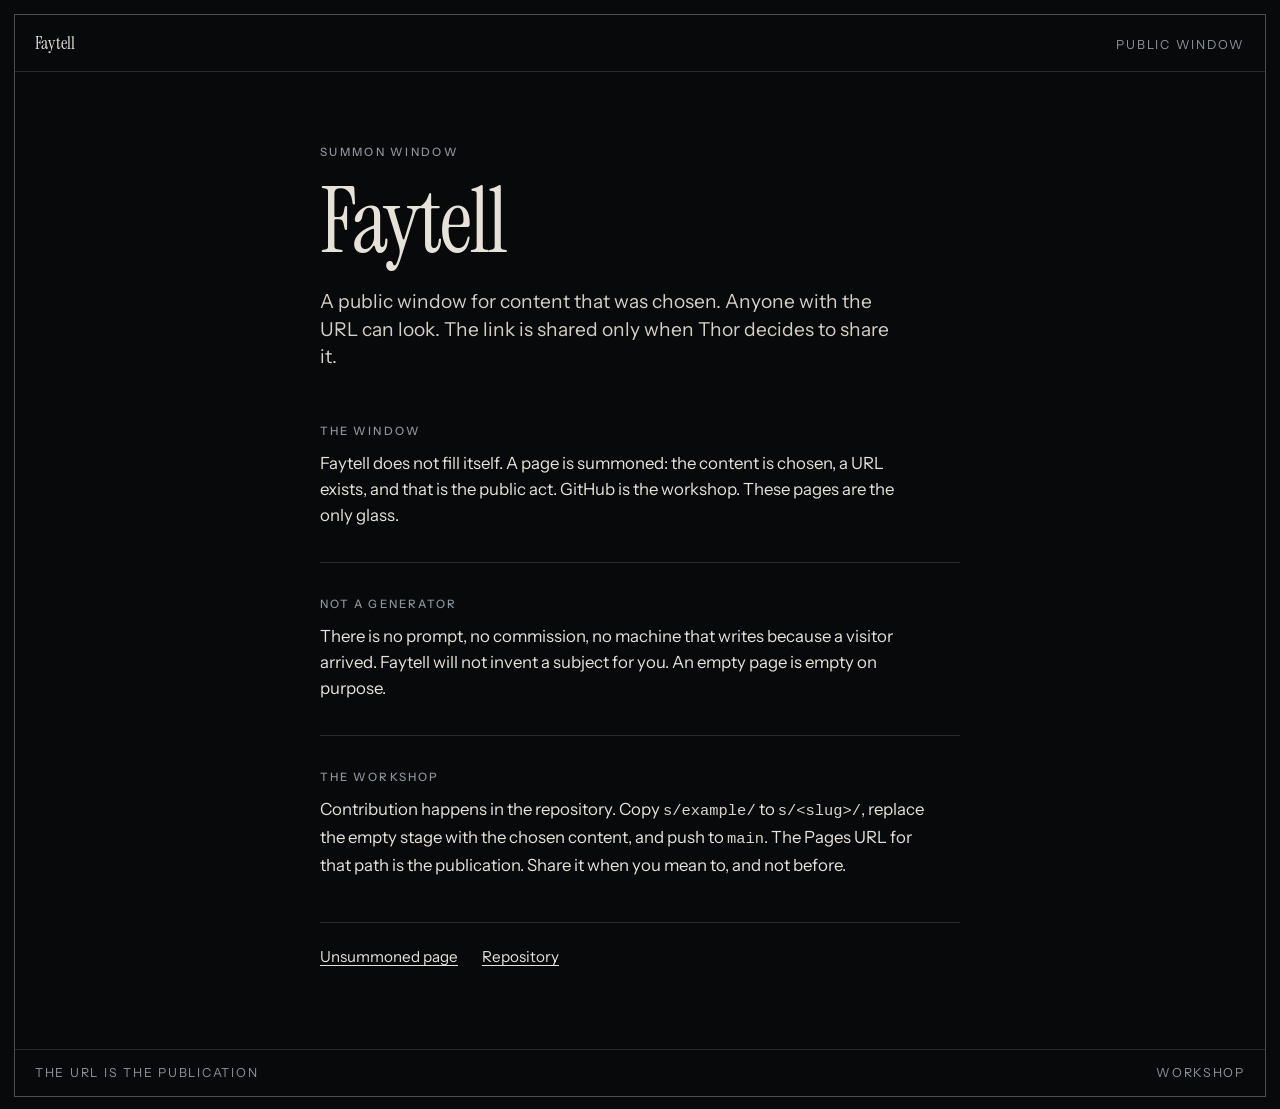
==== index.html @ 6d39e1ab "Add the V0 public window. Empty stage, summon-page pattern, and workshop notes for publishing chosen" ====
<!DOCTYPE html>
<html lang="en">
<head>
  <meta charset="utf-8">
  <meta name="viewport" content="width=device-width, initial-scale=1">
  <title>Faytell</title>
  <meta name="description" content="Faytell is a summonable public window for chosen content. Not an open generator.">
  <meta name="theme-color" content="#08090b">
  <link rel="icon" href="favicon.svg" type="image/svg+xml">
  <link rel="stylesheet" href="assets/site.css">
</head>
<body>
  <a class="skip" href="#main">Skip to content</a>
  <div class="frame">
    <header class="bar">
      <a class="mark" href="./">Faytell</a>
      <span class="bar-meta">Public window</span>
    </header>
    <main id="main" class="stage">
      <p class="kicker">Summon window</p>
      <h1>Faytell</h1>
      <p class="deck">A public window for content that was chosen. Anyone with the URL can look. The link is shared only when Thor decides to share it.</p>

      <div class="blocks">
        <section class="block">
          <h2>The window</h2>
          <p>Faytell does not fill itself. A page is summoned: the content is chosen, a URL exists, and that is the public act. GitHub is the workshop. These pages are the only glass.</p>
        </section>
        <section class="block">
          <h2>Not a generator</h2>
          <p>There is no prompt, no commission, no machine that writes because a visitor arrived. Faytell will not invent a subject for you. An empty page is empty on purpose.</p>
        </section>
        <section class="block">
          <h2>The workshop</h2>
          <p>Contribution happens in the repository. Copy <span class="path">s/example/</span> to <span class="path">s/&lt;slug&gt;/</span>, replace the empty stage with the chosen content, and push to <span class="path">main</span>. The Pages URL for that path is the publication. Share it when you mean to, and not before.</p>
        </section>
      </div>

      <nav class="actions" aria-label="Related">
        <a href="s/example/">Unsummoned page</a>
        <a href="https://github.com/Republic-of-Grip/faytell">Repository</a>
      </nav>
    </main>
    <footer class="foot">
      <span>The URL is the publication</span>
      <a href="https://github.com/Republic-of-Grip/faytell">Workshop</a>
    </footer>
  </div></body>
</html>
---- assets/site.css ----
@font-face {
  font-family: "Instrument Serif";
  font-style: normal;
  font-weight: 400;
  font-display: swap;
  src: url("fonts/instrument-serif-latin-400-normal.woff2") format("woff2");
}

@font-face {
  font-family: "Instrument Sans";
  font-style: normal;
  font-weight: 400;
  font-display: swap;
  src: url("fonts/instrument-sans-latin-400-normal.woff2") format("woff2");
}

@font-face {
  font-family: "Instrument Sans";
  font-style: normal;
  font-weight: 500;
  font-display: swap;
  src: url("fonts/instrument-sans-latin-500-normal.woff2") format("woff2");
}

:root {
  --bg: #08090b;
  --ink: #e6e2da;
  --muted: #8d939c;
  --faint: #a1a7b0;
  --line: rgba(214, 210, 200, 0.16);
  --line-strong: rgba(214, 210, 200, 0.34);
  --serif: "Instrument Serif", "Iowan Old Style", Palatino, Georgia, serif;  --sans: "Instrument Sans", "Avenir Next", "Segoe UI", sans-serif;
  color-scheme: dark;
}

*,
*::before,
*::after {
  box-sizing: border-box;
}

html {
  background: var(--bg);
}

body {
  margin: 0;
  min-height: 100vh;
  background: var(--bg);
  color: var(--ink);
  font-family: var(--sans);
  font-weight: 400;
  font-size: 1.05rem;
  line-height: 1.55;
  text-rendering: optimizeLegibility;
}

::selection {
  background: #2c3138;
  color: var(--ink);
}

a {
  color: inherit;
  text-underline-offset: 0.18em;
}

a:hover {
  color: #f3f0e8;
}

.skip {
  position: absolute;
  left: 1rem;
  top: 0;
  transform: translateY(-120%);
  background: var(--ink);
  color: var(--bg);
  padding: 0.4rem 0.7rem;
  z-index: 2;
}

.skip:focus {
  transform: none;
}

.frame {
  min-height: calc(100vh - 28px);
  margin: 14px;
  border: 1px solid var(--line-strong);
  display: flex;
  flex-direction: column;
}

.bar,
.foot {
  display: flex;
  justify-content: space-between;
  align-items: baseline;
  gap: 1rem;
  padding: 0.85rem 1.25rem;
  font-size: 0.78rem;
  letter-spacing: 0.14em;
  text-transform: uppercase;
  color: var(--muted);
}

.bar {
  border-bottom: 1px solid var(--line);
}

.foot {
  border-top: 1px solid var(--line);
  margin-top: auto;
}

.mark {
  font-family: var(--serif);
  font-size: 1.15rem;
  letter-spacing: 0.01em;
  text-transform: none;
  color: var(--ink);
  text-decoration: none;
}

.mark:hover {
  color: var(--ink);
}

.stage {
  width: min(40rem, calc(100% - 2.5rem));
  margin: 0 auto;
  padding: 4.5rem 0 5rem;
}

.kicker {
  margin: 0 0 1.25rem;
  color: var(--muted);
  font-size: 0.72rem;
  font-weight: 500;
  letter-spacing: 0.2em;
  text-transform: uppercase;
}

h1 {
  margin: 0;
  font-family: var(--serif);
  font-weight: 400;
  font-size: clamp(3.4rem, 9vw, 5.6rem);
  line-height: 0.9;
  letter-spacing: -0.02em;
}

.deck {
  margin: 1.6rem 0 0;
  max-width: 36rem;
  font-size: 1.2rem;
  line-height: 1.45;
  color: #d4d0c6;
}

.blocks {
  margin-top: 3.25rem;
}

.block + .block {
  margin-top: 2.1rem;
  padding-top: 2.1rem;
  border-top: 1px solid var(--line);
}

h2 {
  margin: 0 0 0.55rem;
  font-family: var(--sans);
  font-size: 0.72rem;
  font-weight: 500;
  letter-spacing: 0.18em;
  text-transform: uppercase;
  color: var(--muted);
}

.block p {
  margin: 0;
  max-width: 38rem;
}

.block p + p {
  margin-top: 0.85rem;
}

code,
.path {
  font-family: ui-monospace, "SFMono-Regular", Menlo, Consolas, monospace;
  font-size: 0.92em;
  color: #d9d4ca;
}

.actions {
  display: flex;
  flex-wrap: wrap;
  gap: 0.75rem 1.5rem;
  margin-top: 2.75rem;
  padding-top: 1.4rem;
  border-top: 1px solid var(--line);
  font-size: 0.95rem;
}

.actions a {
  text-decoration-thickness: 1px;
}

.quiet {
  margin: 2rem 0 0;
  color: var(--faint);
  font-size: 0.92rem;
}
.foot a {
  color: var(--muted);
  text-decoration: none;
  letter-spacing: 0.14em;
}

.foot a:hover {
  color: var(--ink);
}

:focus-visible {
  outline: 1px solid var(--ink);
  outline-offset: 3px;
}

@media (max-width: 640px) {
  .frame {
    margin: 8px;
    min-height: calc(100vh - 16px);
  }

  .bar,
  .foot {
    padding: 0.75rem 0.9rem;
  }

  .stage {
    width: min(40rem, calc(100% - 1.8rem));
    padding: 3rem 0 3.5rem;
  }

  .bar,
  .foot {
    letter-spacing: 0.08em;
  }
}
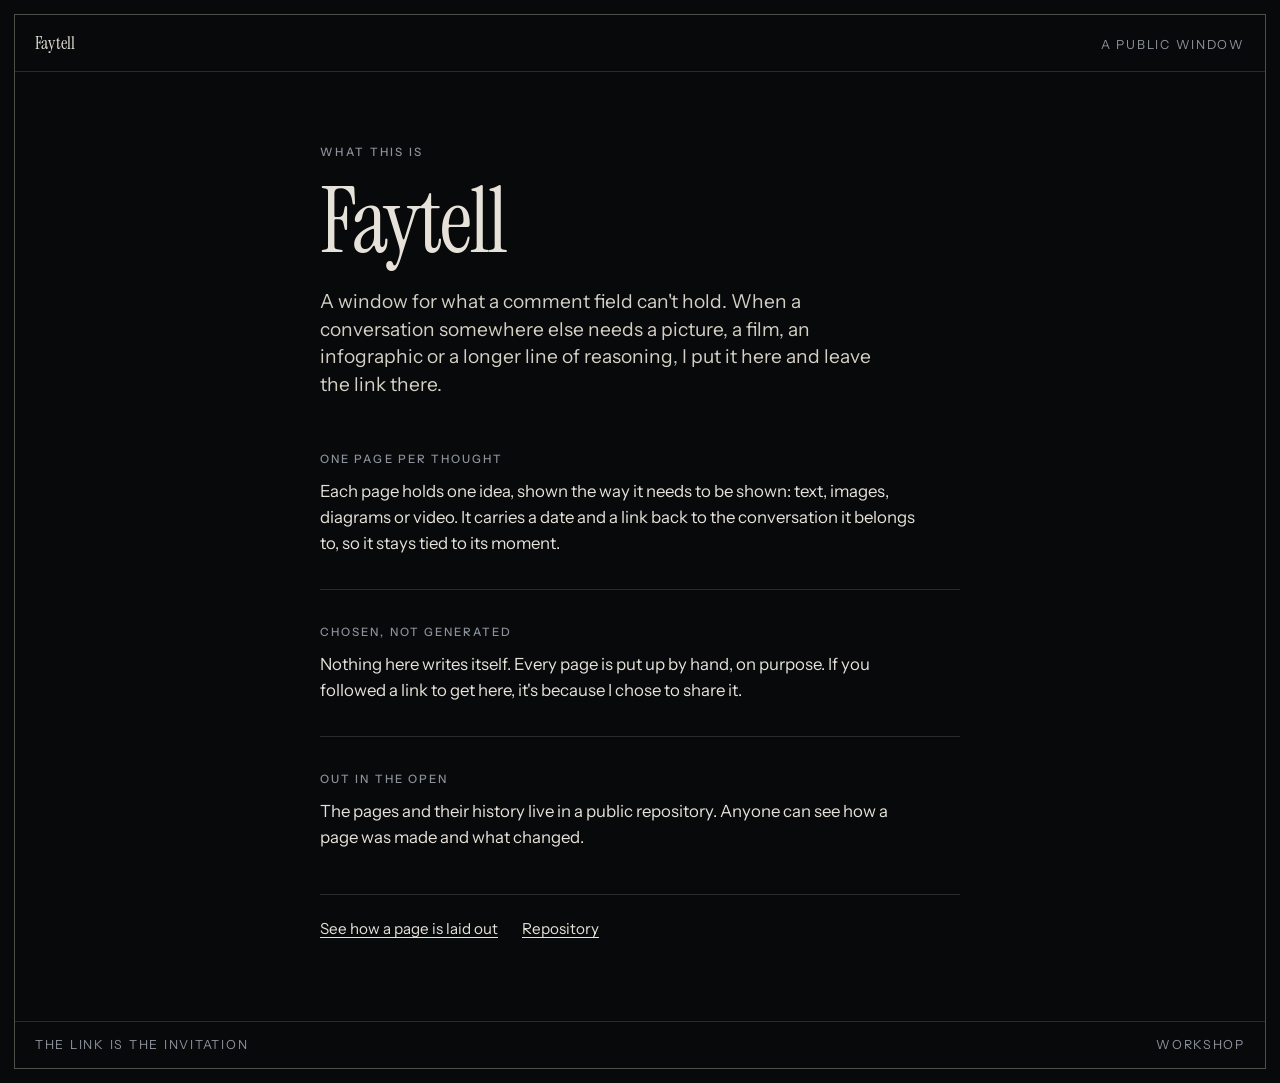
==== commit f02676af: "Make Faytell plain and usable Rewrite the home page in plain language: a window for what a comment f" ====
--- a/index.html
+++ b/index.html
@@ -4,8 +4,13 @@
   <meta charset="utf-8">
   <meta name="viewport" content="width=device-width, initial-scale=1">
   <title>Faytell</title>
-  <meta name="description" content="Faytell is a summonable public window for chosen content. Not an open generator.">
+  <meta name="description" content="A window for what a comment field can't hold: an idea, a line of reasoning, an infographic, a picture or a film, linked from wherever the conversation is.">
   <meta name="theme-color" content="#08090b">
+  <meta property="og:type" content="website">
+  <meta property="og:site_name" content="Faytell">
+  <meta property="og:title" content="Faytell">
+  <meta property="og:description" content="A window for what a comment field can't hold.">
+  <meta property="og:url" content="https://republic-of-grip.github.io/faytell/">
   <link rel="icon" href="favicon.svg" type="image/svg+xml">
   <link rel="stylesheet" href="assets/site.css">
 </head>
@@ -14,36 +19,37 @@
   <div class="frame">
     <header class="bar">
       <a class="mark" href="./">Faytell</a>
-      <span class="bar-meta">Public window</span>
+      <span class="bar-meta">A public window</span>
     </header>
     <main id="main" class="stage">
-      <p class="kicker">Summon window</p>
+      <p class="kicker">What this is</p>
       <h1>Faytell</h1>
-      <p class="deck">A public window for content that was chosen. Anyone with the URL can look. The link is shared only when Thor decides to share it.</p>
+      <p class="deck">A window for what a comment field can't hold. When a conversation somewhere else needs a picture, a film, an infographic or a longer line of reasoning, I put it here and leave the link there.</p>
 
       <div class="blocks">
         <section class="block">
-          <h2>The window</h2>
-          <p>Faytell does not fill itself. A page is summoned: the content is chosen, a URL exists, and that is the public act. GitHub is the workshop. These pages are the only glass.</p>
+          <h2>One page per thought</h2>
+          <p>Each page holds one idea, shown the way it needs to be shown: text, images, diagrams or video. It carries a date and a link back to the conversation it belongs to, so it stays tied to its moment.</p>
         </section>
         <section class="block">
-          <h2>Not a generator</h2>
-          <p>There is no prompt, no commission, no machine that writes because a visitor arrived. Faytell will not invent a subject for you. An empty page is empty on purpose.</p>
+          <h2>Chosen, not generated</h2>
+          <p>Nothing here writes itself. Every page is put up by hand, on purpose. If you followed a link to get here, it's because I chose to share it.</p>
         </section>
         <section class="block">
-          <h2>The workshop</h2>
-          <p>Contribution happens in the repository. Copy <span class="path">s/example/</span> to <span class="path">s/&lt;slug&gt;/</span>, replace the empty stage with the chosen content, and push to <span class="path">main</span>. The Pages URL for that path is the publication. Share it when you mean to, and not before.</p>
+          <h2>Out in the open</h2>
+          <p>The pages and their history live in a public repository. Anyone can see how a page was made and what changed.</p>
         </section>
       </div>
 
       <nav class="actions" aria-label="Related">
-        <a href="s/example/">Unsummoned page</a>
+        <a href="s/example/">See how a page is laid out</a>
         <a href="https://github.com/Republic-of-Grip/faytell">Repository</a>
       </nav>
     </main>
     <footer class="foot">
-      <span>The URL is the publication</span>
+      <span>The link is the invitation</span>
       <a href="https://github.com/Republic-of-Grip/faytell">Workshop</a>
     </footer>
-  </div></body>
-</html>+  </div>
+</body>
+</html>
--- a/assets/site.css
+++ b/assets/site.css
@@ -29,7 +29,8 @@
   --faint: #a1a7b0;
   --line: rgba(214, 210, 200, 0.16);
   --line-strong: rgba(214, 210, 200, 0.34);
-  --serif: "Instrument Serif", "Iowan Old Style", Palatino, Georgia, serif;  --sans: "Instrument Sans", "Avenir Next", "Segoe UI", sans-serif;
+  --serif: "Instrument Serif", "Iowan Old Style", Palatino, Georgia, serif;
+  --sans: "Instrument Sans", "Avenir Next", "Segoe UI", sans-serif;
   color-scheme: dark;
 }
 
@@ -214,6 +215,99 @@
   color: var(--faint);
   font-size: 0.92rem;
 }
+
+.kicker a {
+  color: var(--faint);
+}
+
+.meta {
+  margin: 1.1rem 0 0;
+  color: var(--muted);
+  font-size: 0.85rem;
+  letter-spacing: 0.04em;
+}
+
+/* Page body: text, figures, video, quotes, sources */
+
+.prose {
+  margin-top: 3rem;
+  padding-top: 2.25rem;
+  border-top: 1px solid var(--line);
+}
+
+.prose p,
+.prose ul,
+.prose ol {
+  margin: 0 0 1.1rem;
+  max-width: 38rem;
+}
+
+.prose h2 {
+  margin: 2.5rem 0 0.8rem;
+}
+
+.prose li + li {
+  margin-top: 0.35rem;
+}
+
+figure {
+  margin: 2.25rem 0;
+}
+
+figure img,
+figure video,
+figure svg {
+  display: block;
+  width: 100%;
+  height: auto;
+  border: 1px solid var(--line);
+}
+
+figure svg.placeholder {
+  color: var(--ink);
+  font-family: var(--sans);
+}
+
+figcaption {
+  margin-top: 0.65rem;
+  color: var(--muted);
+  font-size: 0.88rem;
+}
+
+.embed {
+  position: relative;
+  aspect-ratio: 16 / 9;
+  border: 1px solid var(--line);
+}
+
+.embed iframe {
+  position: absolute;
+  inset: 0;
+  width: 100%;
+  height: 100%;
+  border: 0;
+}
+
+blockquote {
+  margin: 2rem 0;
+  padding-left: 1.25rem;
+  border-left: 1px solid var(--line-strong);
+  font-family: var(--serif);
+  font-size: 1.35rem;
+  line-height: 1.35;
+  color: #d4d0c6;
+}
+
+blockquote p {
+  margin: 0;
+}
+
+.sources {
+  padding-left: 1.25rem;
+  color: var(--faint);
+  font-size: 0.92rem;
+}
+
 .foot a {
   color: var(--muted);
   text-decoration: none;
@@ -249,4 +343,4 @@
   .foot {
     letter-spacing: 0.08em;
   }
-}+}
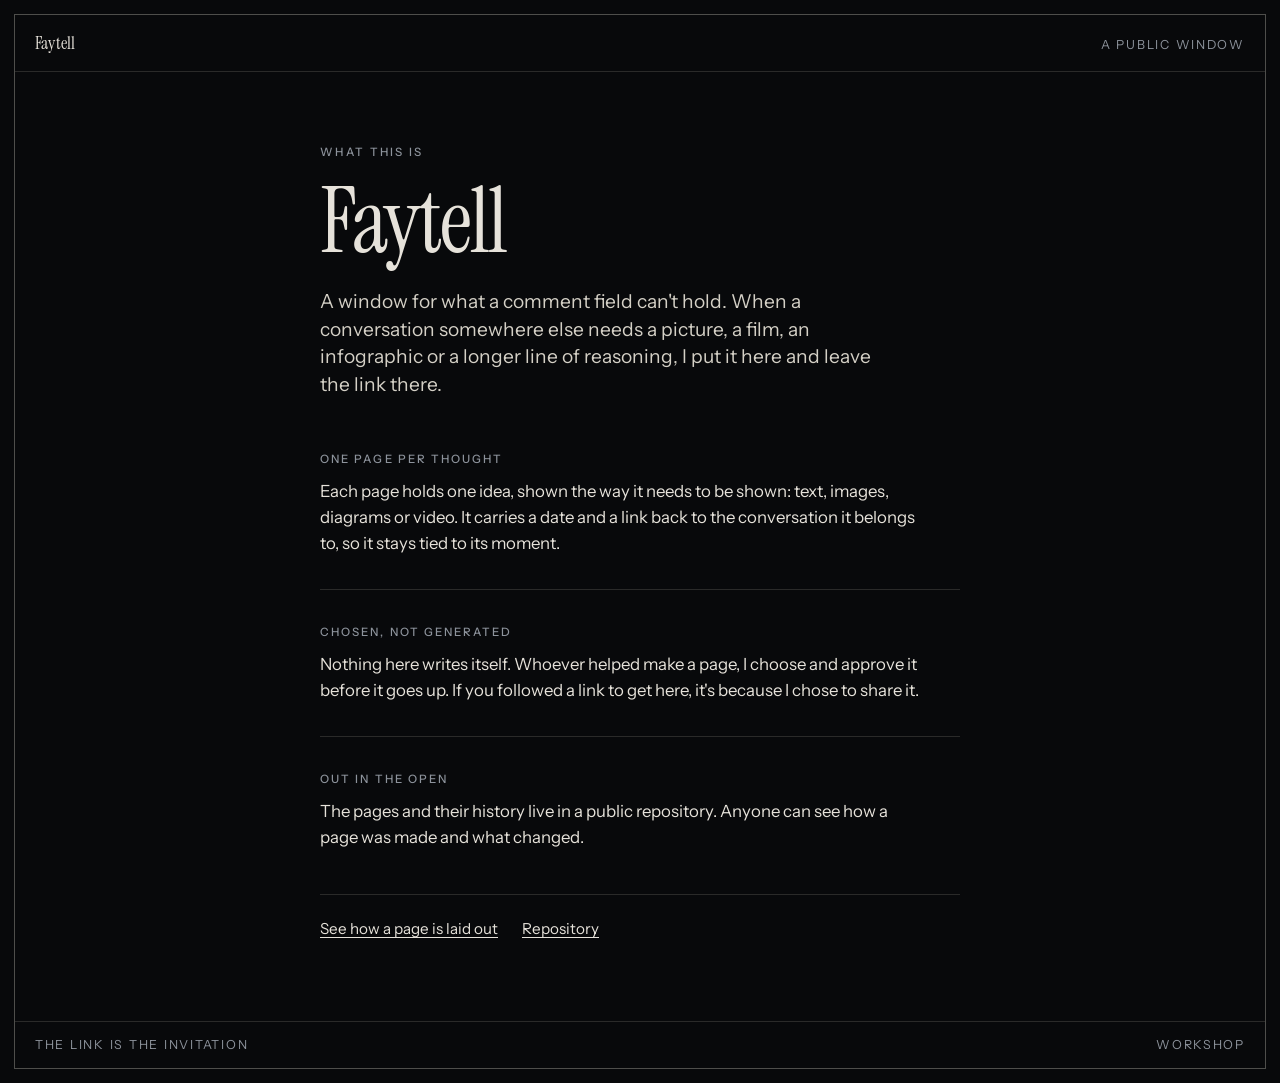
==== commit 328f61ae: "Align "chosen, not generated" wording with the README The home page said every page is "put up by ha" ====
--- a/index.html
+++ b/index.html
@@ -33,7 +33,7 @@
         </section>
         <section class="block">
           <h2>Chosen, not generated</h2>
-          <p>Nothing here writes itself. Every page is put up by hand, on purpose. If you followed a link to get here, it's because I chose to share it.</p>
+          <p>Nothing here writes itself. Whoever helped make a page, I choose and approve it before it goes up. If you followed a link to get here, it's because I chose to share it.</p>
         </section>
         <section class="block">
           <h2>Out in the open</h2>
